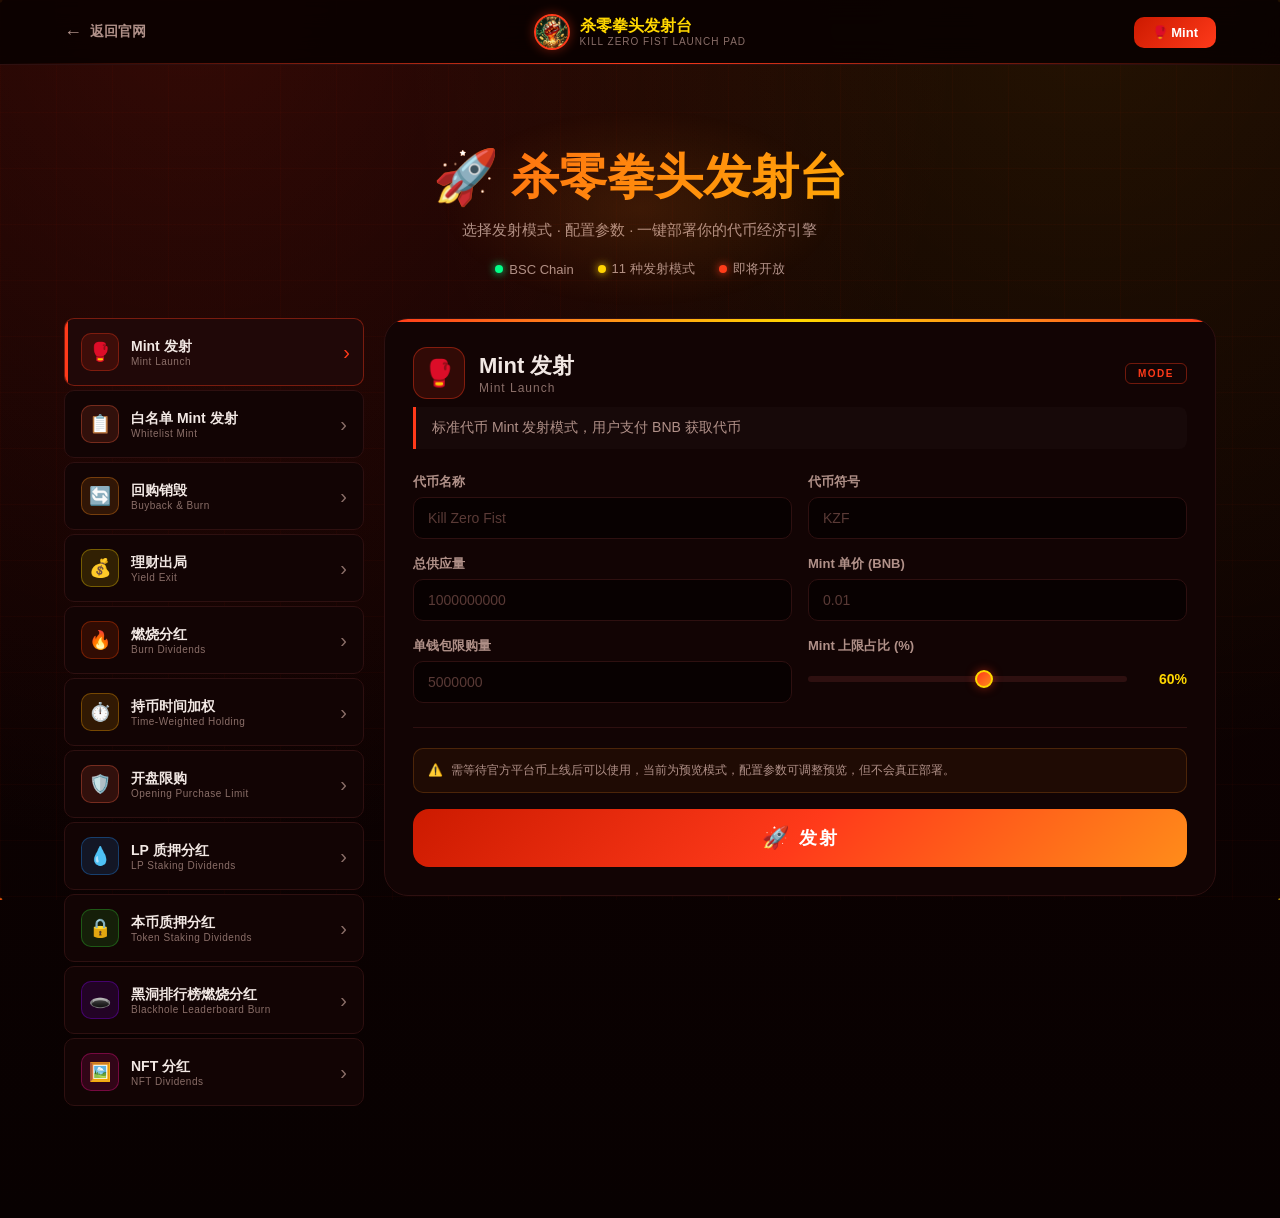
==== launchpad.html @ 78f54a77 "Add files via upload" ====
<!doctype html>
<html lang="zh-CN">
  <head>
    <meta charset="utf-8" />
    <meta name="viewport" content="width=device-width, initial-scale=1" />
    <title>杀零拳头 · 杀零拳头发射台</title>
    <link rel="stylesheet" href="./launchpad.css" />
  </head>
  <body>
    <canvas id="bgCanvas"></canvas>

    <!-- 顶部导航 -->
    <header class="lp-nav">
      <div class="lp-nav-inner">
        <a href="./index.html" class="lp-back">
          <span class="lp-back-arrow">←</span>
          <span>返回官网</span>
        </a>
        <div class="lp-brand">
          <img src="./touxiao.png" alt="杀零拳头" class="lp-brand-logo" />
          <div class="lp-brand-text">
            <strong>杀零拳头发射台</strong>
            <span>KILL ZERO FIST LAUNCH PAD</span>
          </div>
        </div>
        <a href="./mint.html" class="lp-mint-link">🥊 Mint</a>
      </div>
    </header>

    <!-- 手机端底部导航 -->
    <nav class="bottom-tab-nav">
      <a href="./index.html" class="btn-item">
        <span class="btn-ico">🏠</span>
        <span class="btn-txt">官网</span>
      </a>
      <a href="./launchpad.html" class="btn-item btn-launch active">
        <span class="btn-ico">🚀</span>
        <span class="btn-txt">发射台</span>
      </a>
      <a href="./mint.html" class="btn-item btn-mint">
        <span class="btn-ico">🥊</span>
        <span class="btn-txt">Mint</span>
      </a>
    </nav>

    <main class="lp-main">

      <!-- 页面标题 -->
      <div class="lp-header">
        <div class="lp-header-glow"></div>
        <h1 class="lp-title">
          <span class="lp-title-icon">🚀</span>
          <span>杀零拳头发射台</span>
        </h1>
        <p class="lp-subtitle">选择发射模式 · 配置参数 · 一键部署你的代币经济引擎</p>
        <div class="lp-status-bar">
          <div class="lp-status-item">
            <span class="lp-dot lp-dot-live"></span>
            <span>BSC Chain</span>
          </div>
          <div class="lp-status-item">
            <span class="lp-dot lp-dot-gold"></span>
            <span>11 种发射模式</span>
          </div>
          <div class="lp-status-item">
            <span class="lp-dot lp-dot-red"></span>
            <span>即将开放</span>
          </div>
        </div>
      </div>

      <!-- 主体布局：左模式列表 + 右配置面板 -->
      <div class="lp-layout">

        <!-- 左侧模式选择 -->
        <aside class="lp-modes" id="modesList">
          <!-- JS 动态生成 -->
        </aside>

        <!-- 右侧配置面板 -->
        <section class="lp-config" id="configPanel">
          <!-- JS 动态生成 -->
        </section>

      </div>

    </main>

    <!-- 发射确认弹窗 -->
    <div class="lp-modal-overlay" id="modalOverlay">
      <div class="lp-modal">
        <div class="lp-modal-icon">🚧</div>
        <h3 class="lp-modal-title">发射功能即将开放</h3>
        <p class="lp-modal-desc" id="modalDesc"></p>
        <div class="lp-modal-config" id="modalConfig"></div>
        <button class="lp-modal-close" onclick="closeModal()">知道了</button>
      </div>
    </div>

    <script>
      // ─── 发射模式定义 ───
      const MODES = [
        {
          id: "mint",
          icon: "🥊",
          name: "Mint 发射",
          en: "Mint Launch",
          desc: "标准代币 Mint 发射模式，用户支付 BNB 获取代币",
          color: "#ff3a1a",
          fields: [
            { key: "tokenName", label: "代币名称", type: "text", placeholder: "Kill Zero Fist", value: "" },
            { key: "tokenSymbol", label: "代币符号", type: "text", placeholder: "KZF", value: "" },
            { key: "totalSupply", label: "总供应量", type: "number", placeholder: "1000000000", value: "" },
            { key: "mintPrice", label: "Mint 单价 (BNB)", type: "number", placeholder: "0.01", step: "0.0001", value: "" },
            { key: "maxPerWallet", label: "单钱包限购量", type: "number", placeholder: "5000000", value: "" },
            { key: "mintCap", label: "Mint 上限占比 (%)", type: "range", min: 10, max: 100, step: 5, value: 60 },
          ]
        },
        {
          id: "whitelist",
          icon: "📋",
          name: "白名单 Mint 发射",
          en: "Whitelist Mint",
          desc: "仅白名单地址可参与 Mint，支持批量导入白名单",
          color: "#ff6040",
          fields: [
            { key: "tokenName", label: "代币名称", type: "text", placeholder: "Kill Zero Fist", value: "" },
            { key: "tokenSymbol", label: "代币符号", type: "text", placeholder: "KZF", value: "" },
            { key: "totalSupply", label: "总供应量", type: "number", placeholder: "1000000000", value: "" },
            { key: "wlPrice", label: "白名单 Mint 价 (BNB)", type: "number", placeholder: "0.005", step: "0.0001", value: "" },
            { key: "maxPerWl", label: "白名单单人限购", type: "number", placeholder: "1000000", value: "" },
            { key: "wlAllocPct", label: "白名单分配占比 (%)", type: "range", min: 5, max: 80, step: 5, value: 30 },
            { key: "wlAddresses", label: "白名单地址 (每行一个)", type: "textarea", placeholder: "0x1234...\n0x5678...\n0xabcd...", value: "" },
          ]
        },
        {
          id: "buyback",
          icon: "🔄",
          name: "回购销毁",
          en: "Buyback & Burn",
          desc: "用合约收入自动回购代币并销毁，通缩机制",
          color: "#ff8c1a",
          fields: [
            { key: "tokenAddr", label: "代币合约地址", type: "text", placeholder: "0x...", value: "" },
            { key: "buybackPct", label: "回购比例 (%)", type: "range", min: 1, max: 50, step: 1, value: 10 },
            { key: "buybackFreq", label: "回购频率", type: "select", options: ["每笔交易", "每小时", "每4小时", "每天", "每周"], value: "每4小时" },
            { key: "buybackSource", label: "回购资金来源", type: "select", options: ["交易税", "合约余额", "LP 手续费分成", "自定义"], value: "交易税" },
            { key: "autoBurn", label: "自动销毁回购代币", type: "toggle", value: true },
            { key: "burnAddr", label: "销毁地址", type: "text", placeholder: "0x000...000 (dead)", value: "0x000000000000000000000000000000000000dead" },
          ]
        },
        {
          id: "yield",
          icon: "💰",
          name: "理财出局",
          en: "Yield Exit",
          desc: "理财质押到期自动出局，本金+收益一次性返还",
          color: "#ffd700",
          fields: [
            { key: "tokenAddr", label: "代币合约地址", type: "text", placeholder: "0x...", value: "" },
            { key: "apy", label: "年化收益率 (%)", type: "number", placeholder: "120", step: "1", value: "" },
            { key: "lockPeriod", label: "锁仓周期 (天)", type: "number", placeholder: "30", value: "" },
            { key: "minStake", label: "最低质押量", type: "number", placeholder: "10000", value: "" },
            { key: "maxStake", label: "最高质押量", type: "number", placeholder: "10000000", value: "" },
            { key: "earlyExit", label: "允许提前出局", type: "toggle", value: false },
            { key: "earlyExitPenalty", label: "提前出局罚金 (%)", type: "range", min: 0, max: 50, step: 5, value: 20 },
          ]
        },
        {
          id: "burnDiv",
          icon: "🔥",
          name: "燃烧分红",
          en: "Burn Dividends",
          desc: "燃烧代币获取分红资格，燃烧越多分红越多",
          color: "#ff4500",
          fields: [
            { key: "tokenAddr", label: "代币合约地址", type: "text", placeholder: "0x...", value: "" },
            { key: "divToken", label: "分红代币地址", type: "text", placeholder: "0x... (USDT/BNB等)", value: "" },
            { key: "minBurn", label: "最低燃烧量", type: "number", placeholder: "10000", value: "" },
            { key: "divFreq", label: "分红频率", type: "select", options: ["每天", "每周", "每月", "每笔交易"], value: "每周" },
            { key: "divRatio", label: "分红分配比例 (%)", type: "range", min: 10, max: 100, step: 5, value: 80 },
            { key: "snapshotMode", label: "快照模式", type: "select", options: ["实时快照", "周期快照", "累积燃烧量"], value: "累积燃烧量" },
          ]
        },
        {
          id: "timeWeight",
          icon: "⏱️",
          name: "持币时间加权",
          en: "Time-Weighted Holding",
          desc: "持币时间越长，权重越高，分红收益按时间加权分配",
          color: "#ffa500",
          fields: [
            { key: "tokenAddr", label: "代币合约地址", type: "text", placeholder: "0x...", value: "" },
            { key: "weightCurve", label: "权重增长曲线", type: "select", options: ["线性增长", "指数增长", "阶梯式增长", "对数增长"], value: "线性增长" },
            { key: "maxWeight", label: "最大权重倍数", type: "number", placeholder: "5", step: "0.5", value: "" },
            { key: "maxWeightDays", label: "达到最大权重天数", type: "number", placeholder: "90", value: "" },
            { key: "divToken", label: "分红代币地址", type: "text", placeholder: "0x...", value: "" },
            { key: "divFreq", label: "分红频率", type: "select", options: ["每天", "每周", "每月"], value: "每周" },
          ]
        },
        {
          id: "limitBuy",
          icon: "🛡️",
          name: "开盘限购",
          en: "Opening Purchase Limit",
          desc: "开盘期间限制单笔购买量和单钱包购买量，防巨鲸控盘",
          color: "#ff6347",
          fields: [
            { key: "tokenAddr", label: "代币合约地址", type: "text", placeholder: "0x...", value: "" },
            { key: "limitDuration", label: "限购持续时间 (分钟)", type: "number", placeholder: "30", value: "" },
            { key: "maxTxAmount", label: "单笔最大购买量 (BNB)", type: "number", placeholder: "0.5", step: "0.1", value: "" },
            { key: "maxPerWallet", label: "单钱包最大购买量 (BNB)", type: "number", placeholder: "1", step: "0.1", value: "" },
            { key: "antiBot", label: "反机器人检测", type: "toggle", value: true },
            { key: "blockDelay", label: "区块延迟确认数", type: "range", min: 0, max: 10, step: 1, value: 2 },
          ]
        },
        {
          id: "lpStake",
          icon: "💧",
          name: "LP 质押分红",
          en: "LP Staking Dividends",
          desc: "质押 LP 代币赚取分红收益，激励流动性提供者",
          color: "#1e90ff",
          fields: [
            { key: "lpAddr", label: "LP 代币地址", type: "text", placeholder: "0x...", value: "" },
            { key: "rewardToken", label: "奖励代币地址", type: "text", placeholder: "0x...", value: "" },
            { key: "apr", label: "年化收益率 (%)", type: "number", placeholder: "80", step: "1", value: "" },
            { key: "lockPeriod", label: "锁仓周期 (天)", type: "number", placeholder: "7", value: "" },
            { key: "rewardPool", label: "奖励池总量", type: "number", placeholder: "50000000", value: "" },
            { key: "earlyUnstake", label: "允许提前解除质押", type: "toggle", value: false },
            { key: "penaltyPct", label: "提前解除罚金 (%)", type: "range", min: 0, max: 50, step: 5, value: 15 },
          ]
        },
        {
          id: "tokenStake",
          icon: "🔒",
          name: "本币质押分红",
          en: "Token Staking Dividends",
          desc: "质押项目本币获取分红，锁仓减少流通量",
          color: "#32cd32",
          fields: [
            { key: "tokenAddr", label: "代币合约地址", type: "text", placeholder: "0x...", value: "" },
            { key: "divToken", label: "分红代币地址", type: "text", placeholder: "0x... (USDT/BNB等)", value: "" },
            { key: "apr", label: "年化收益率 (%)", type: "number", placeholder: "60", step: "1", value: "" },
            { key: "minStake", label: "最低质押量", type: "number", placeholder: "10000", value: "" },
            { key: "lockPeriod", label: "锁仓周期 (天)", type: "number", placeholder: "14", value: "" },
            { key: "divFreq", label: "分红频率", type: "select", options: ["每天", "每周", "每月"], value: "每周" },
            { key: "compound", label: "自动复利", type: "toggle", value: false },
          ]
        },
        {
          id: "blackhole",
          icon: "🕳️",
          name: "黑洞排行榜燃烧分红",
          en: "Blackhole Leaderboard Burn",
          desc: "燃烧代币上排行榜，按燃烧量排名分配分红奖励",
          color: "#8b00ff",
          fields: [
            { key: "tokenAddr", label: "代币合约地址", type: "text", placeholder: "0x...", value: "" },
            { key: "divToken", label: "分红代币地址", type: "text", placeholder: "0x...", value: "" },
            { key: "leaderboardSize", label: "排行榜名额", type: "number", placeholder: "100", value: "" },
            { key: "minBurn", label: "上榜最低燃烧量", type: "number", placeholder: "50000", value: "" },
            { key: "distMode", label: "分红分配模式", type: "select", options: ["按比例分配", "固定梯度分配", "排名权重分配"], value: "按比例分配" },
            { key: "divFreq", label: "结算周期", type: "select", options: ["每天", "每周", "每月"], value: "每周" },
            { key: "bonusTop", label: "TOP3 额外奖励 (%)", type: "range", min: 0, max: 50, step: 5, value: 15 },
          ]
        },
        {
          id: "nftDiv",
          icon: "🖼️",
          name: "NFT 分红",
          en: "NFT Dividends",
          desc: "持有指定 NFT 即可参与分红，NFT 等级决定分红权重",
          color: "#ff1493",
          fields: [
            { key: "nftAddr", label: "NFT 合约地址", type: "text", placeholder: "0x...", value: "" },
            { key: "divToken", label: "分红代币地址", type: "text", placeholder: "0x...", value: "" },
            { key: "divPool", label: "分红池总量", type: "number", placeholder: "100000", value: "" },
            { key: "tierMode", label: "等级权重模式", type: "select", options: ["单一级别", "三级权重", "五级权重", "稀有度权重"], value: "三级权重" },
            { key: "divFreq", label: "分红频率", type: "select", options: ["每天", "每周", "每月"], value: "每周" },
            { key: "requireHolding", label: "需持续持有 NFT", type: "toggle", value: true },
            { key: "minHoldDays", label: "最低持有天数", type: "number", placeholder: "7", value: "" },
          ]
        },
      ];

      let currentMode = MODES[0].id;

      // ─── 渲染左侧模式列表 ───
      function renderModes() {
        const el = document.getElementById("modesList");
        el.innerHTML = MODES.map(m => `
          <button class="lp-mode-item ${m.id === currentMode ? 'active' : ''}" data-mode="${m.id}" onclick="selectMode('${m.id}')">
            <span class="lp-mode-icon" style="background: ${m.color}22; border-color: ${m.color}55;">${m.icon}</span>
            <span class="lp-mode-info">
              <span class="lp-mode-name">${m.name}</span>
              <span class="lp-mode-en">${m.en}</span>
            </span>
            <span class="lp-mode-arrow">›</span>
          </button>
        `).join("");
      }

      // ─── 渲染右侧配置面板 ───
      function renderConfig() {
        const mode = MODES.find(m => m.id === currentMode);
        const el = document.getElementById("configPanel");

        const fieldsHtml = mode.fields.map(f => {
          let input = "";
          if (f.type === "text") {
            input = `<input type="text" class="lp-input" placeholder="${f.placeholder || ''}" value="${f.value || ''}" />`;
          } else if (f.type === "number") {
            input = `<input type="number" class="lp-input" placeholder="${f.placeholder || ''}" ${f.step ? `step="${f.step}"` : ''} value="${f.value || ''}" />`;
          } else if (f.type === "textarea") {
            input = `<textarea class="lp-input lp-textarea" placeholder="${f.placeholder || ''}" rows="5">${f.value || ''}</textarea>`;
          } else if (f.type === "select") {
            input = `<select class="lp-input lp-select">${f.options.map(o => `<option ${o === f.value ? 'selected' : ''}>${o}</option>`).join("")}</select>`;
          } else if (f.type === "range") {
            input = `
              <div class="lp-range-wrap">
                <input type="range" class="lp-range" min="${f.min}" max="${f.max}" step="${f.step}" value="${f.value}" oninput="this.nextElementSibling.textContent = this.value + '%'" />
                <span class="lp-range-val">${f.value}%</span>
              </div>
            `;
          } else if (f.type === "toggle") {
            input = `
              <label class="lp-toggle">
                <input type="checkbox" ${f.value ? 'checked' : ''} />
                <span class="lp-toggle-slider"></span>
              </label>
            `;
          }
          return `
            <div class="lp-field">
              <label class="lp-field-label">${f.label}</label>
              ${input}
            </div>
          `;
        }).join("");

        el.innerHTML = `
          <div class="lp-config-head">
            <div class="lp-config-icon" style="background: ${mode.color}22; border-color: ${mode.color}66;">${mode.icon}</div>
            <div class="lp-config-title-wrap">
              <h2 class="lp-config-title">${mode.name}</h2>
              <p class="lp-config-en">${mode.en}</p>
            </div>
            <div class="lp-config-tag" style="border-color: ${mode.color}66; color: ${mode.color};">MODE</div>
          </div>
          <p class="lp-config-desc">${mode.desc}</p>
          <div class="lp-fields">
            ${fieldsHtml}
          </div>
          <div class="lp-config-foot">
            <div class="lp-warn">
              <span class="lp-warn-icon">⚠️</span>
              <span>需等待官方平台币上线后可以使用，当前为预览模式，配置参数可调整预览，但不会真正部署。</span>
            </div>
            <button class="lp-launch-btn" onclick="tryLaunch('${mode.id}')">
              <span class="lp-launch-icon">🚀</span>
              <span>发射</span>
              <span class="lp-launch-glow"></span>
            </button>
          </div>
        `;
      }

      // ─── 选择模式 ───
      function selectMode(id) {
        currentMode = id;
        renderModes();
        renderConfig();
      }

      // ─── 发射（暂不执行）───
      function tryLaunch(modeId) {
        const mode = MODES.find(m => m.id === modeId);
        const desc = `「${mode.name}」模式即将开放，届时你将能够使用以上配置参数一键部署到 BSC 链上。`;
        document.getElementById("modalDesc").textContent = desc;

        // 收集当前配置
        const configEl = document.getElementById("configPanel");
        const inputs = configEl.querySelectorAll(".lp-input, .lp-range, .lp-toggle input");
        const modeFields = mode.fields;
        let configHtml = '<div class="lp-modal-config-title">当前配置预览：</div>';
        modeFields.forEach((f, i) => {
          let val = "";
          const fieldEl = configEl.querySelectorAll(".lp-field")[i];
          if (f.type === "range") {
            val = fieldEl.querySelector(".lp-range-val").textContent;
          } else if (f.type === "toggle") {
            val = fieldEl.querySelector("input[type=checkbox]").checked ? "✅ 开启" : "❌ 关闭";
          } else if (f.type === "select") {
            val = fieldEl.querySelector("select").value;
          } else {
            val = fieldEl.querySelector("input, textarea").value || "(未填写)";
          }
          configHtml += `<div class="lp-modal-config-row"><span>${f.label}</span><strong>${val}</strong></div>`;
        });
        document.getElementById("modalConfig").innerHTML = configHtml;

        document.getElementById("modalOverlay").classList.add("show");
      }

      function closeModal() {
        document.getElementById("modalOverlay").classList.remove("show");
      }

      // ─── 粒子背景 ───
      function initBg() {
        const canvas = document.getElementById("bgCanvas");
        if (!canvas) return;
        const ctx = canvas.getContext("2d");
        let w, h;
        function resize() { w = canvas.width = innerWidth; h = canvas.height = innerHeight; }
        resize();
        addEventListener("resize", resize);

        const particles = [];
        for (let i = 0; i < 50; i++) {
          particles.push({
            x: Math.random() * w,
            y: Math.random() * h,
            r: Math.random() * 2 + 0.5,
            vx: (Math.random() - 0.5) * 0.3,
            vy: (Math.random() - 0.5) * 0.3,
            color: Math.random() > 0.5 ? "255,58,26" : "255,215,0",
            a: Math.random() * 0.3 + 0.05,
          });
        }

        function loop() {
          ctx.clearRect(0, 0, w, h);
          particles.forEach(p => {
            p.x += p.vx; p.y += p.vy;
            if (p.x < 0) p.x = w; if (p.x > w) p.x = 0;
            if (p.y < 0) p.y = h; if (p.y > h) p.y = 0;
            ctx.beginPath();
            ctx.arc(p.x, p.y, p.r, 0, Math.PI * 2);
            ctx.fillStyle = `rgba(${p.color},${p.a})`;
            ctx.fill();
          });
          requestAnimationFrame(loop);
        }
        loop();
      }

      // ─── 初始化 ───
      renderModes();
      renderConfig();
      initBg();
    </script>
  </body>
</html>
---- launchpad.css ----
/* ============================================
   杀零拳头 · 发射台样式
   ============================================ */

:root {
  --bg: #080101;
  --surface: #120404;
  --surface-2: #1a0606;
  --surface-3: #200808;
  --line: #2e1010;
  --line-2: #3a1414;
  --text: #f2e8e4;
  --muted: #8a6e68;
  --muted-2: #b09088;
  --red: #ff3a1a;
  --red-2: #ff6040;
  --gold: #ffd700;
  --gold-2: #ffe566;
  --orange: #ff8c1a;
  --shadow: 0 24px 80px rgba(0,0,0,0.75);
  --radius-lg: 24px;
  --radius-md: 16px;
  --radius-sm: 10px;
}

*, *::before, *::after { box-sizing: border-box; margin: 0; padding: 0; }
html { scroll-behavior: smooth; overflow-x: hidden; max-width: 100vw; }

body {
  background:
    radial-gradient(ellipse at 15% 0%, rgba(255,58,26,0.14) 0%, transparent 50%),
    radial-gradient(ellipse at 85% 0%, rgba(255,215,0,0.08) 0%, transparent 45%),
    linear-gradient(180deg, #120202 0%, #080101 100%);
  color: var(--text);
  font-family: 'Segoe UI', 'PingFang SC', 'Microsoft YaHei', Arial, sans-serif;
  min-height: 100vh;
  overflow-x: hidden;
  padding-bottom: 80px;
}

#bgCanvas {
  position: fixed;
  inset: 0;
  pointer-events: none;
  z-index: 0;
}

body::before {
  content: "";
  position: fixed;
  inset: 0;
  pointer-events: none;
  background-image:
    linear-gradient(rgba(255,58,26,0.03) 1px, transparent 1px),
    linear-gradient(90deg, rgba(255,58,26,0.03) 1px, transparent 1px);
  background-size: 56px 56px;
  z-index: 0;
}

main, header { position: relative; z-index: 1; }

/* ── 顶部导航 ── */
.lp-nav {
  position: sticky;
  top: 0;
  z-index: 100;
  background: rgba(8,1,1,0.85);
  backdrop-filter: blur(14px);
  border-bottom: 1px solid var(--line);
}
.lp-nav::after {
  content: "";
  position: absolute;
  bottom: 0; left: 0; right: 0;
  height: 1px;
  background: linear-gradient(90deg, transparent, var(--red), transparent);
}
.lp-nav-inner {
  max-width: 1200px;
  margin: 0 auto;
  display: flex;
  align-items: center;
  justify-content: space-between;
  padding: 14px 24px;
  gap: 16px;
}
.lp-back {
  display: flex;
  align-items: center;
  gap: 8px;
  color: var(--muted-2);
  text-decoration: none;
  font-size: 14px;
  font-weight: 600;
  transition: color 0.2s;
}
.lp-back:hover { color: var(--gold); }
.lp-back-arrow { font-size: 18px; }

.lp-brand {
  display: flex;
  align-items: center;
  gap: 10px;
}
.lp-brand-logo {
  width: 36px; height: 36px;
  border-radius: 50%;
  border: 2px solid var(--red);
  box-shadow: 0 0 12px rgba(255,58,26,0.4);
}
.lp-brand-text {
  display: flex;
  flex-direction: column;
  line-height: 1.2;
}
.lp-brand-text strong { font-size: 16px; color: var(--gold); }
.lp-brand-text span { font-size: 10px; color: var(--muted); letter-spacing: 1px; }

.lp-mint-link {
  padding: 8px 18px;
  border-radius: 10px;
  background: linear-gradient(135deg, #cc1a00, #ff3a1a);
  color: #fff;
  text-decoration: none;
  font-size: 13px;
  font-weight: 800;
  transition: all 0.2s;
}
.lp-mint-link:hover {
  transform: translateY(-1px);
  box-shadow: 0 4px 16px rgba(255,58,26,0.4);
}

/* ── 主体 ── */
.lp-main {
  max-width: 1200px;
  margin: 0 auto;
  padding: 32px 24px;
}

/* ── 页面标题 ── */
.lp-header {
  text-align: center;
  padding: 48px 0 40px;
  position: relative;
}
.lp-header-glow {
  position: absolute;
  top: 50%; left: 50%;
  transform: translate(-50%, -50%);
  width: 400px; height: 200px;
  background: radial-gradient(ellipse, rgba(255,140,26,0.12), transparent 70%);
  pointer-events: none;
}
.lp-title {
  font-size: clamp(32px, 5vw, 48px);
  font-weight: 900;
  display: flex;
  align-items: center;
  justify-content: center;
  gap: 12px;
  background: linear-gradient(135deg, #ff3a1a, #ffd700);
  -webkit-background-clip: text;
  -webkit-text-fill-color: transparent;
  background-clip: text;
  position: relative;
}
.lp-title-icon {
  -webkit-text-fill-color: initial;
  font-size: 1.1em;
}
.lp-subtitle {
  margin-top: 12px;
  color: var(--muted-2);
  font-size: 15px;
}
.lp-status-bar {
  display: flex;
  justify-content: center;
  gap: 24px;
  margin-top: 20px;
  flex-wrap: wrap;
}
.lp-status-item {
  display: flex;
  align-items: center;
  gap: 6px;
  font-size: 13px;
  color: var(--muted-2);
}
.lp-dot {
  width: 8px; height: 8px;
  border-radius: 50%;
}
.lp-dot-live { background: #00ff88; box-shadow: 0 0 8px #00ff88; }
.lp-dot-gold { background: var(--gold); box-shadow: 0 0 8px var(--gold); }
.lp-dot-red { background: var(--red); box-shadow: 0 0 8px var(--red); animation: pulse 1.5s infinite; }

@keyframes pulse {
  0%, 100% { opacity: 1; }
  50% { opacity: 0.4; }
}

/* ── 布局 ── */
.lp-layout {
  display: grid;
  grid-template-columns: 300px 1fr;
  gap: 20px;
  align-items: start;
}

/* ── 左侧模式列表 ── */
.lp-modes {
  display: flex;
  flex-direction: column;
  gap: 4px;
  position: sticky;
  top: 80px;
}

.lp-mode-item {
  display: flex;
  align-items: center;
  gap: 12px;
  padding: 14px 16px;
  background: var(--surface);
  border: 1px solid var(--line);
  border-radius: var(--radius-sm);
  cursor: pointer;
  transition: all 0.2s;
  text-align: left;
  font-family: inherit;
  color: var(--text);
  position: relative;
  overflow: hidden;
}
.lp-mode-item::before {
  content: "";
  position: absolute;
  left: 0; top: 0; bottom: 0;
  width: 3px;
  background: transparent;
  transition: background 0.2s;
}
.lp-mode-item:hover {
  background: var(--surface-2);
  border-color: var(--line-2);
}
.lp-mode-item.active {
  background: var(--surface-3);
  border-color: rgba(255,58,26,0.4);
}
.lp-mode-item.active::before {
  background: var(--red);
}

.lp-mode-icon {
  width: 38px; height: 38px;
  display: flex;
  align-items: center;
  justify-content: center;
  font-size: 18px;
  border-radius: 10px;
  border: 1px solid;
  flex-shrink: 0;
}

.lp-mode-info {
  display: flex;
  flex-direction: column;
  flex: 1;
  min-width: 0;
}
.lp-mode-name {
  font-size: 14px;
  font-weight: 700;
  color: var(--text);
}
.lp-mode-en {
  font-size: 10px;
  color: var(--muted);
  letter-spacing: 0.5px;
  white-space: nowrap;
  overflow: hidden;
  text-overflow: ellipsis;
}
.lp-mode-arrow {
  color: var(--muted);
  font-size: 20px;
  transition: transform 0.2s, color 0.2s;
}
.lp-mode-item.active .lp-mode-arrow {
  color: var(--red);
  transform: translateX(3px);
}

/* ── 右侧配置面板 ── */
.lp-config {
  background: var(--surface);
  border: 1px solid var(--line);
  border-radius: var(--radius-lg);
  padding: 28px;
  position: relative;
  overflow: hidden;
}
.lp-config::before {
  content: "";
  position: absolute;
  top: 0; left: 0; right: 0;
  height: 3px;
  background: linear-gradient(90deg, var(--red), var(--orange), var(--gold), var(--orange), var(--red));
}

.lp-config-head {
  display: flex;
  align-items: center;
  gap: 14px;
  margin-bottom: 8px;
}
.lp-config-icon {
  width: 52px; height: 52px;
  display: flex;
  align-items: center;
  justify-content: center;
  font-size: 26px;
  border-radius: 14px;
  border: 1.5px solid;
  flex-shrink: 0;
}
.lp-config-title-wrap {
  flex: 1;
}
.lp-config-title {
  font-size: 22px;
  font-weight: 800;
  color: var(--text);
}
.lp-config-en {
  font-size: 12px;
  color: var(--muted);
  letter-spacing: 1px;
}
.lp-config-tag {
  padding: 4px 12px;
  border-radius: 6px;
  border: 1px solid;
  font-size: 10px;
  font-weight: 800;
  letter-spacing: 1.5px;
}

.lp-config-desc {
  color: var(--muted-2);
  font-size: 14px;
  margin-bottom: 24px;
  padding: 12px 16px;
  background: rgba(255,255,255,0.02);
  border-left: 3px solid var(--red);
  border-radius: 0 8px 8px 0;
}

/* ── 表单字段 ── */
.lp-fields {
  display: grid;
  grid-template-columns: 1fr 1fr;
  gap: 16px;
}
.lp-field {
  display: flex;
  flex-direction: column;
  gap: 6px;
}
.lp-field:nth-child(odd):last-child {
  grid-column: 1 / -1;
}
.lp-field-label {
  font-size: 13px;
  font-weight: 600;
  color: var(--muted-2);
}

.lp-input {
  width: 100%;
  padding: 12px 14px;
  background: var(--bg);
  border: 1px solid var(--line);
  border-radius: var(--radius-sm);
  color: var(--text);
  font-size: 14px;
  font-family: inherit;
  transition: border-color 0.2s, box-shadow 0.2s;
  outline: none;
}
.lp-input:focus {
  border-color: var(--red);
  box-shadow: 0 0 0 3px rgba(255,58,26,0.12);
}
.lp-input::placeholder { color: #5a3a36; }

.lp-textarea {
  resize: vertical;
  min-height: 90px;
  font-family: 'Courier New', monospace;
  font-size: 13px;
}

.lp-select {
  cursor: pointer;
  appearance: none;
  background-image: url("data:image/svg+xml,%3Csvg xmlns='http://www.w3.org/2000/svg' width='12' height='8' viewBox='0 0 12 8'%3E%3Cpath fill='%238a6e68' d='M6 8L0 0h12z'/%3E%3C/svg%3E");
  background-repeat: no-repeat;
  background-position: right 14px center;
  padding-right: 36px;
}
.lp-select option {
  background: var(--surface);
  color: var(--text);
}

/* ── Range 滑块 ── */
.lp-range-wrap {
  display: flex;
  align-items: center;
  gap: 12px;
  padding: 10px 0;
}
.lp-range {
  flex: 1;
  -webkit-appearance: none;
  appearance: none;
  height: 6px;
  border-radius: 3px;
  background: var(--line);
  outline: none;
  cursor: pointer;
}
.lp-range::-webkit-slider-thumb {
  -webkit-appearance: none;
  width: 18px; height: 18px;
  border-radius: 50%;
  background: linear-gradient(135deg, var(--red), var(--orange));
  border: 2px solid var(--gold);
  cursor: pointer;
  box-shadow: 0 0 10px rgba(255,58,26,0.5);
  transition: transform 0.15s;
}
.lp-range::-webkit-slider-thumb:hover { transform: scale(1.2); }
.lp-range::-moz-range-thumb {
  width: 18px; height: 18px;
  border-radius: 50%;
  background: linear-gradient(135deg, var(--red), var(--orange));
  border: 2px solid var(--gold);
  cursor: pointer;
}
.lp-range-val {
  min-width: 48px;
  text-align: right;
  font-size: 14px;
  font-weight: 800;
  color: var(--gold);
}

/* ── Toggle 开关 ── */
.lp-toggle {
  position: relative;
  display: inline-block;
  width: 48px; height: 26px;
  cursor: pointer;
}
.lp-toggle input { opacity: 0; width: 0; height: 0; }
.lp-toggle-slider {
  position: absolute;
  inset: 0;
  background: var(--line);
  border-radius: 13px;
  transition: 0.3s;
}
.lp-toggle-slider::before {
  content: "";
  position: absolute;
  width: 20px; height: 20px;
  left: 3px; top: 3px;
  background: var(--muted-2);
  border-radius: 50%;
  transition: 0.3s;
}
.lp-toggle input:checked + .lp-toggle-slider {
  background: linear-gradient(135deg, var(--red), var(--orange));
}
.lp-toggle input:checked + .lp-toggle-slider::before {
  transform: translateX(22px);
  background: var(--gold);
  box-shadow: 0 0 8px var(--gold);
}

/* ── 配置底部 ── */
.lp-config-foot {
  margin-top: 24px;
  padding-top: 20px;
  border-top: 1px solid var(--line);
  display: flex;
  flex-direction: column;
  gap: 16px;
}
.lp-warn {
  display: flex;
  align-items: flex-start;
  gap: 8px;
  padding: 12px 14px;
  background: rgba(255,140,26,0.06);
  border: 1px solid rgba(255,140,26,0.2);
  border-radius: var(--radius-sm);
  font-size: 12px;
  color: var(--muted-2);
  line-height: 1.6;
}
.lp-warn-icon { flex-shrink: 0; }

.lp-launch-btn {
  position: relative;
  display: flex;
  align-items: center;
  justify-content: center;
  gap: 8px;
  width: 100%;
  padding: 16px;
  border: none;
  border-radius: var(--radius-md);
  background: linear-gradient(135deg, #cc1a00, #ff3a1a, #ff8c1a);
  color: #fff;
  font-size: 18px;
  font-weight: 900;
  letter-spacing: 2px;
  cursor: pointer;
  overflow: hidden;
  transition: transform 0.2s, box-shadow 0.2s;
  font-family: inherit;
}
.lp-launch-btn:hover {
  transform: translateY(-2px);
  box-shadow: 0 8px 32px rgba(255,58,26,0.5);
}
.lp-launch-btn:active {
  transform: translateY(0);
}
.lp-launch-icon {
  font-size: 22px;
}
.lp-launch-glow {
  position: absolute;
  top: 0; left: -100%;
  width: 100%; height: 100%;
  background: linear-gradient(90deg, transparent, rgba(255,255,255,0.2), transparent);
  animation: glow-sweep 3s infinite;
}
@keyframes glow-sweep {
  0% { left: -100%; }
  100% { left: 200%; }
}

/* ── 弹窗 ── */
.lp-modal-overlay {
  position: fixed;
  inset: 0;
  background: rgba(0,0,0,0.8);
  backdrop-filter: blur(6px);
  z-index: 9999;
  display: flex;
  align-items: center;
  justify-content: center;
  padding: 20px;
  opacity: 0;
  pointer-events: none;
  transition: opacity 0.3s;
}
.lp-modal-overlay.show {
  opacity: 1;
  pointer-events: auto;
}
.lp-modal {
  background: linear-gradient(180deg, var(--surface-2), var(--surface));
  border: 1px solid var(--line-2);
  border-radius: var(--radius-lg);
  padding: 36px 32px;
  max-width: 480px;
  width: 100%;
  text-align: center;
  position: relative;
  overflow: hidden;
  transform: scale(0.9);
  transition: transform 0.3s;
}
.lp-modal-overlay.show .lp-modal {
  transform: scale(1);
}
.lp-modal::before {
  content: "";
  position: absolute;
  top: 0; left: 0; right: 0;
  height: 3px;
  background: linear-gradient(90deg, var(--red), var(--gold), var(--red));
}
.lp-modal-icon {
  font-size: 48px;
  margin-bottom: 12px;
}
.lp-modal-title {
  font-size: 22px;
  font-weight: 800;
  color: var(--gold);
  margin-bottom: 8px;
}
.lp-modal-desc {
  color: var(--muted-2);
  font-size: 14px;
  line-height: 1.6;
  margin-bottom: 20px;
}
.lp-modal-config {
  text-align: left;
  background: var(--bg);
  border: 1px solid var(--line);
  border-radius: var(--radius-sm);
  padding: 16px;
  margin-bottom: 24px;
  max-height: 240px;
  overflow-y: auto;
}
.lp-modal-config-title {
  font-size: 12px;
  font-weight: 700;
  color: var(--muted);
  margin-bottom: 10px;
  letter-spacing: 0.5px;
}
.lp-modal-config-row {
  display: flex;
  justify-content: space-between;
  gap: 12px;
  padding: 5px 0;
  font-size: 13px;
  border-bottom: 1px solid rgba(255,255,255,0.04);
}
.lp-modal-config-row:last-child { border-bottom: none; }
.lp-modal-config-row span { color: var(--muted-2); }
.lp-modal-config-row strong {
  color: var(--text);
  font-weight: 600;
  text-align: right;
  max-width: 200px;
  word-break: break-all;
}
.lp-modal-close {
  padding: 12px 40px;
  border: none;
  border-radius: var(--radius-md);
  background: linear-gradient(135deg, var(--red), var(--orange));
  color: #fff;
  font-size: 15px;
  font-weight: 800;
  cursor: pointer;
  font-family: inherit;
  transition: transform 0.2s, box-shadow 0.2s;
}
.lp-modal-close:hover {
  transform: translateY(-1px);
  box-shadow: 0 4px 18px rgba(255,58,26,0.4);
}

/* ── 手机端底部导航 ── */
.bottom-tab-nav {
  display: none;
  position: fixed;
  bottom: 0; left: 0; right: 0;
  z-index: 200;
  background: rgba(8,1,1,0.92);
  backdrop-filter: blur(14px);
  border-top: 1px solid var(--line-2);
  padding: 6px 0 env(safe-area-inset-bottom, 0);
}
.bottom-tab-nav::before {
  content: "";
  position: absolute;
  top: 0; left: 0; right: 0;
  height: 1px;
  background: linear-gradient(90deg, transparent, var(--red), transparent);
}
.btn-item {
  flex: 1;
  display: flex;
  flex-direction: column;
  align-items: center;
  gap: 2px;
  padding: 6px 0;
  text-decoration: none;
  color: var(--muted);
  font-size: 10px;
  transition: color 0.2s;
}
.btn-item.active { color: var(--orange); }
.btn-ico { font-size: 20px; }
.btn-mint { color: var(--red); }
.btn-mint .btn-ico { filter: drop-shadow(0 0 6px rgba(255,58,26,0.5)); }
.btn-launch { color: var(--orange); }
.btn-launch .btn-ico { filter: drop-shadow(0 0 6px rgba(255,140,26,0.5)); }

/* ── 响应式 ── */
@media (max-width: 900px) {
  .lp-layout {
    grid-template-columns: 1fr;
  }
  .lp-modes {
    position: static;
    display: grid;
    grid-template-columns: repeat(2, 1fr);
    gap: 6px;
  }
  .lp-mode-item {
    padding: 10px 12px;
  }
  .lp-mode-en { display: none; }
  .lp-mode-arrow { display: none; }
  .lp-fields {
    grid-template-columns: 1fr;
  }
  .lp-field:nth-child(odd):last-child {
    grid-column: auto;
  }
  /* 手机端底部导航栏 */
  .bottom-tab-nav {
    display: flex;
    justify-content: space-around;
  }
  body { padding-bottom: 70px; }
}

@media (max-width: 640px) {
  .lp-main { padding: 16px 12px; }
  .lp-nav-inner { padding: 10px 14px; }
  .lp-brand-text span { display: none; }
  .lp-brand-text strong { font-size: 14px; }
  .lp-header { padding: 32px 0 28px; }
  .lp-modes {
    grid-template-columns: 1fr;
  }
  .lp-config { padding: 18px 16px; }
  .lp-config-head { flex-wrap: wrap; }
  .lp-config-tag { display: none; }
  .lp-status-bar { gap: 14px; }
  .lp-modal { padding: 28px 20px; }
  .lp-modal-config-row strong { max-width: 130px; }
}
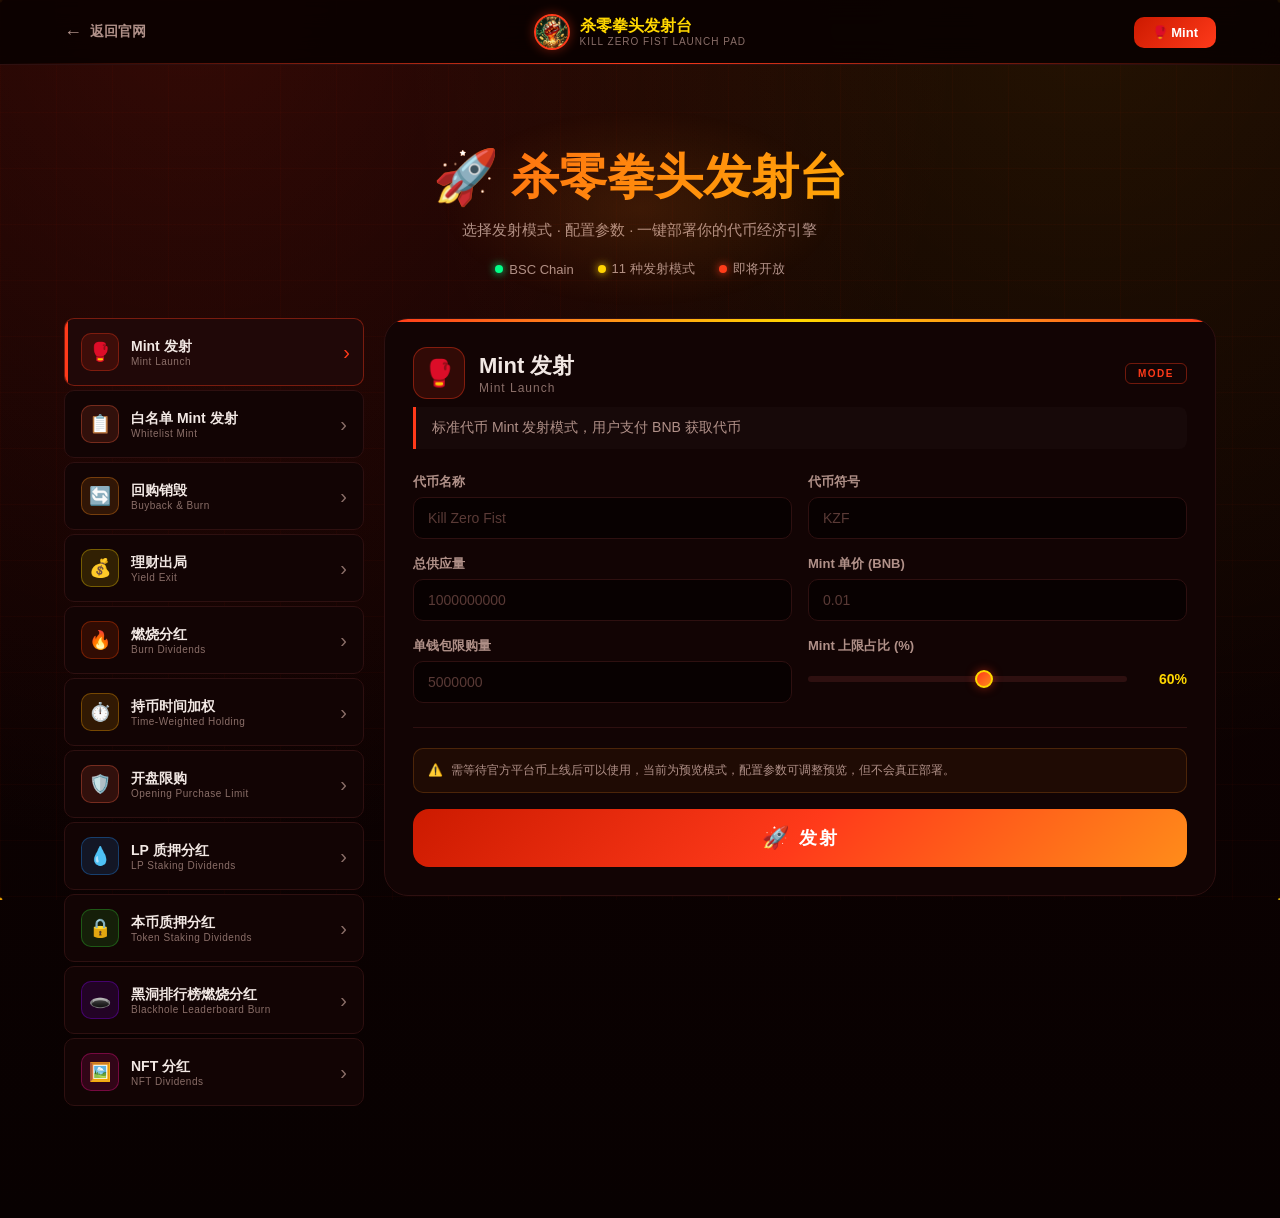
==== commit 0cfbf13a: "Add files via upload" ====
--- a/launchpad.html
+++ b/launchpad.html
@@ -23,7 +23,7 @@
             <span>KILL ZERO FIST LAUNCH PAD</span>
           </div>
         </div>
-        <a href="./mint.html" class="lp-mint-link">🥊 Mint</a>
+        <a href="./mint.html?contract=0xE628bdB19c744f2225d2D18f78f050265e600000" class="lp-mint-link">🥊 Mint</a>
       </div>
     </header>
 
@@ -37,7 +37,7 @@
         <span class="btn-ico">🚀</span>
         <span class="btn-txt">发射台</span>
       </a>
-      <a href="./mint.html" class="btn-item btn-mint">
+      <a href="./mint.html?contract=0xE628bdB19c744f2225d2D18f78f050265e600000" class="btn-item btn-mint">
         <span class="btn-ico">🥊</span>
         <span class="btn-txt">Mint</span>
       </a>
